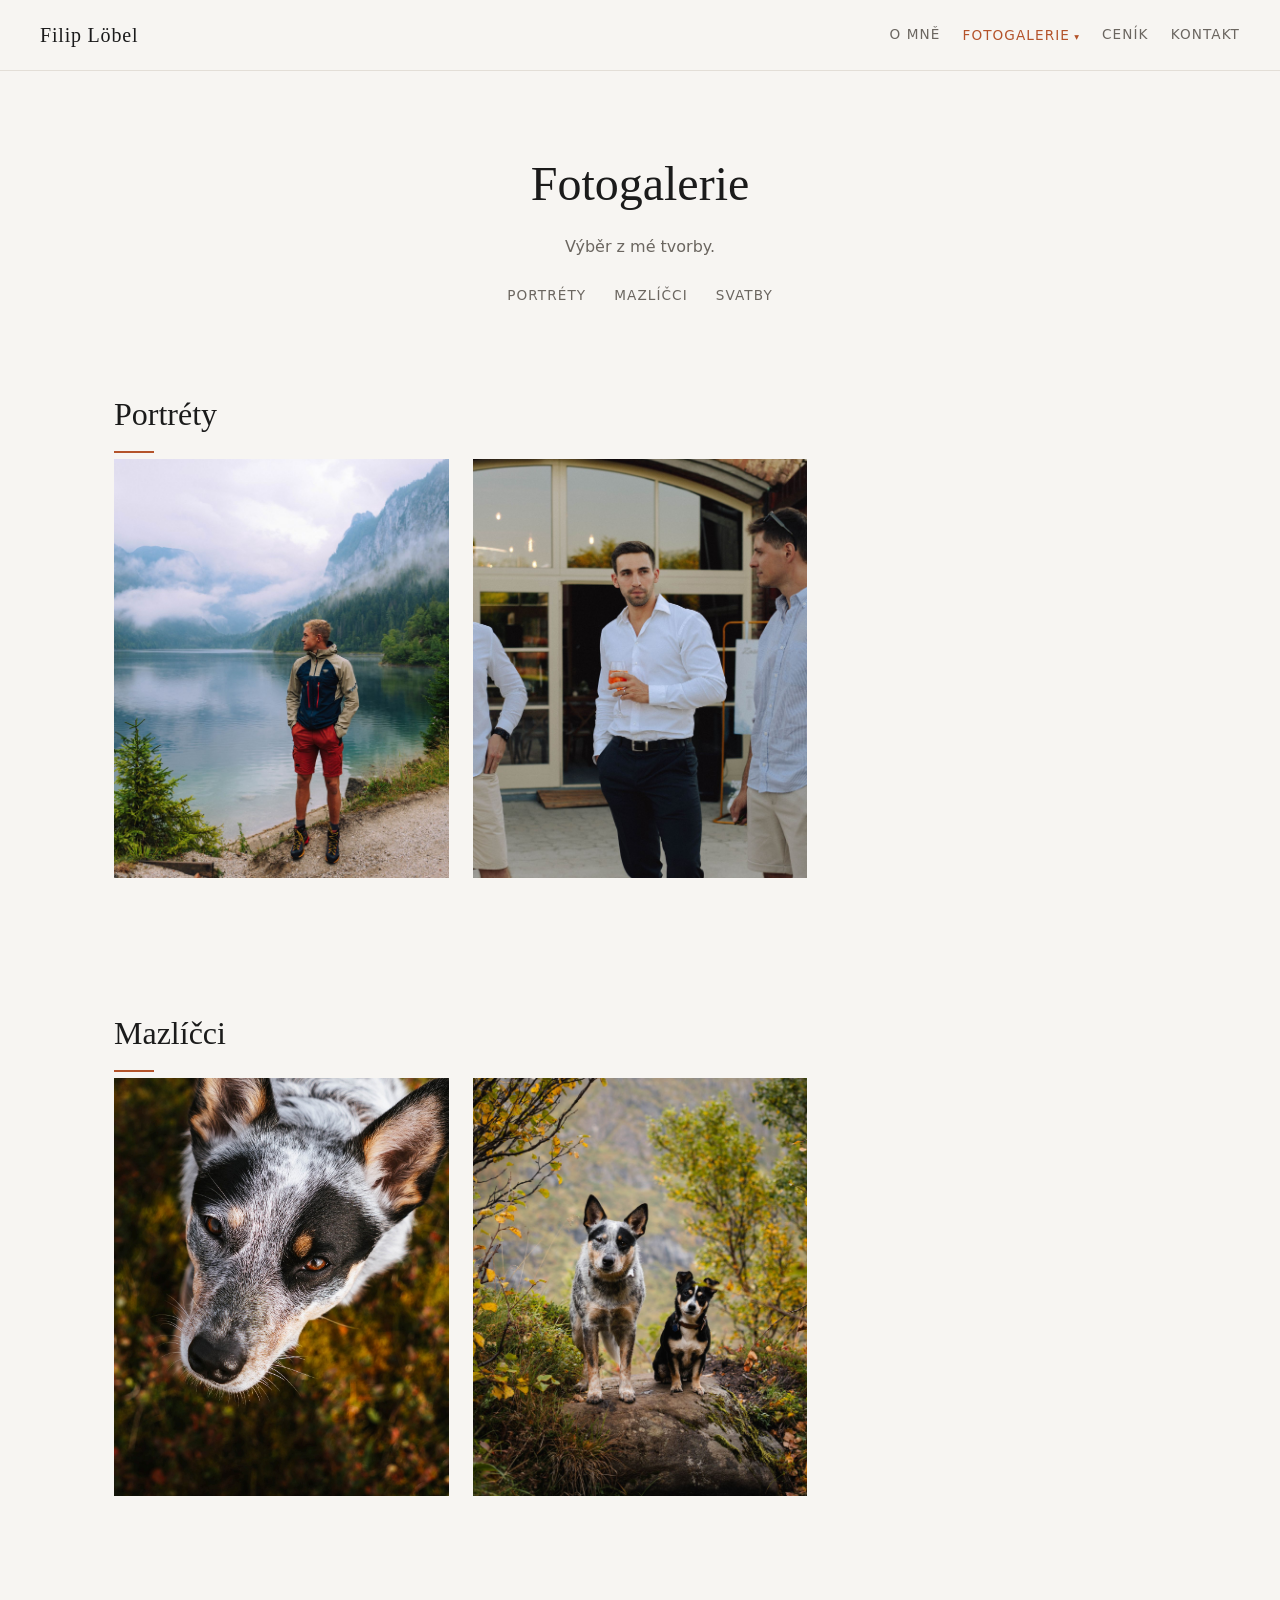
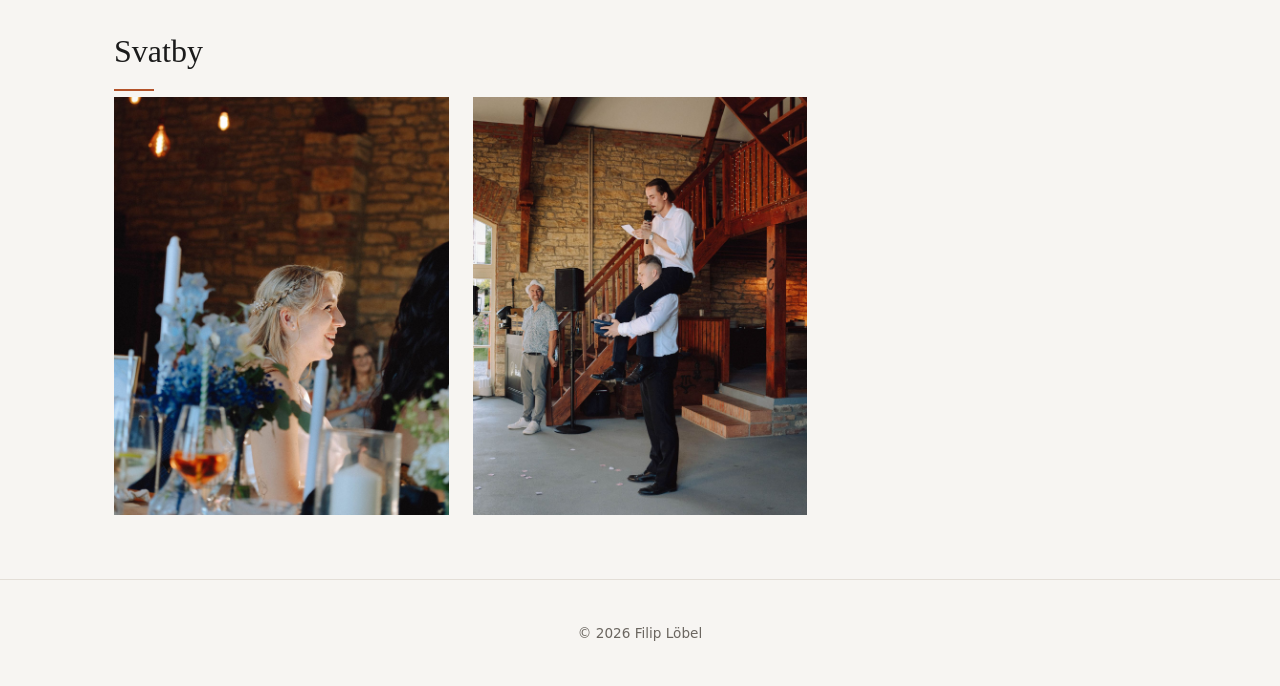
==== fotogalerie.html @ 816eb72e "Stránka fotogalerie s rozbalovacím menu" ====
<!DOCTYPE html>
<html lang="cs">
<head>
  <meta charset="UTF-8">
  <meta name="viewport" content="width=device-width, initial-scale=1">
  <title>Fotogalerie | Filip Löbel</title>
  <meta name="description" content="Fotogalerie Filipa Löbela: portréty, mazlíčci a svatby.">
  <meta name="theme-color" content="#f7f5f2">
  <link rel="stylesheet" href="style.css">
</head>
<body>

  <header class="hlavicka">
    <a class="logo" href="index.html">Filip Löbel</a>
    <nav class="menu">
      <a href="index.html#o-mne">O mně</a>
      <div class="menu-polozka">
        <a href="fotogalerie.html" class="aktivni">Fotogalerie</a>
        <div class="podmenu">
          <a href="fotogalerie.html#portrety">Portréty</a>
          <a href="fotogalerie.html#mazlicci">Mazlíčci</a>
          <a href="fotogalerie.html#svatby">Svatby</a>
        </div>
      </div>
      <a href="index.html#cenik">Ceník</a>
      <a href="kontakt.html">Kontakt</a>
    </nav>
  </header>

  <main>

    <section class="kontakt-uvod">
      <h1>Fotogalerie</h1>
      <p>Výběr z mé tvorby.</p>
      <nav class="kategorie-menu">
        <a href="#portrety">Portréty</a>
        <a href="#mazlicci">Mazlíčci</a>
        <a href="#svatby">Svatby</a>
      </nav>
    </section>

    <section class="kategorie" id="portrety">
      <h2>Portréty</h2>
      <div class="galerie galerie-3">
        <figure><img src="img/portret-1.jpg" alt="Muž stojící u mlžného horského jezera" loading="lazy"></figure>
        <figure><img src="img/portret-2.jpg" alt="Portrét" loading="lazy"></figure>
      </div>
    </section>

    <section class="kategorie" id="mazlicci">
      <h2>Mazlíčci</h2>
      <div class="galerie galerie-3">
        <figure><img src="img/mazlicek-1.jpg" alt="Pes při pohledu shora v podzimní trávě" loading="lazy"></figure>
        <figure><img src="img/mazlicek-2.jpg" alt="Fotografie mazlíčka" loading="lazy"></figure>
      </div>
    </section>

    <section class="kategorie" id="svatby">
      <h2>Svatby</h2>
      <div class="galerie galerie-3">
        <figure><img src="img/svatba-1.jpg" alt="Svatební fotografie" loading="lazy"></figure>
        <figure><img src="img/svatba-2.jpg" alt="Svatební fotografie" loading="lazy"></figure>
      </div>
    </section>

  </main>

  <footer class="paticka">
    <p>&copy; 2026 Filip Löbel</p>
  </footer>

</body>
</html>
---- style.css ----
:root {
  --bg: #f7f5f2;
  --text: #1b1b1b;
  --muted: #6b6660;
  --accent: #b4532a;
  --line: #e3ded7;
  --serif: "Iowan Old Style", "Palatino Linotype", Palatino, Georgia, serif;
}

* { box-sizing: border-box; }

html { scroll-behavior: smooth; }

body {
  margin: 0;
  background: var(--bg);
  color: var(--text);
  font-family: system-ui, -apple-system, "Segoe UI", Arial, sans-serif;
  line-height: 1.7;
}

img { display: block; max-width: 100%; }

a { color: inherit; }

/* Hlavička */
.hlavicka {
  position: sticky;
  top: 0;
  z-index: 10;
  display: flex;
  justify-content: space-between;
  align-items: center;
  flex-wrap: wrap;
  gap: 8px 24px;
  padding: 16px 24px;
  background: rgba(247, 245, 242, 0.92);
  backdrop-filter: blur(6px);
  border-bottom: 1px solid var(--line);
}

.logo {
  font-family: var(--serif);
  font-size: 1.25rem;
  letter-spacing: 0.04em;
  text-decoration: none;
}

.menu { display: flex; flex-wrap: wrap; gap: 4px 22px; }

.menu a {
  font-size: 0.85rem;
  letter-spacing: 0.08em;
  text-transform: uppercase;
  text-decoration: none;
  color: var(--muted);
  transition: color 0.2s;
}

.menu a:hover { color: var(--accent); }

/* Úvod s velkou fotkou */
.uvod { position: relative; height: 60vh; height: 60svh; min-height: 360px; max-height: 640px; }
.uvod img { width: 100%; height: 100%; object-fit: cover; }

.uvod-text {
  position: absolute;
  left: 0; right: 0; bottom: 0;
  padding: 80px 24px 40px;
  color: #fff;
  background: linear-gradient(to top, rgba(0, 0, 0, 0.55), rgba(0, 0, 0, 0));
}

.uvod h1 {
  margin: 0;
  font-family: var(--serif);
  font-weight: 400;
  font-size: clamp(2rem, 6vw, 4rem);
  line-height: 1.15;
}

.uvod p {
  margin: 8px 0 0;
  letter-spacing: 0.12em;
  text-transform: uppercase;
  font-size: 0.85rem;
}

/* Krátký úvod */
.o-mne {
  max-width: 640px;
  margin: 0 auto;
  padding: 72px 24px 8px;
  text-align: center;
  font-family: var(--serif);
  font-size: 1.25rem;
}

/* Kategorie a galerie */
.kategorie { max-width: 1100px; margin: 0 auto; padding: 64px 24px; scroll-margin-top: 60px; }

.kategorie h2, .kontakt h2 {
  margin: 0 0 6px;
  font-family: var(--serif);
  font-weight: 400;
  font-size: 2rem;
}

.kategorie h2::after {
  content: "";
  display: block;
  width: 40px;
  height: 2px;
  margin-top: 10px;
  background: var(--accent);
}

.popis { margin: 12px 0 28px; color: var(--muted); }

.galerie { display: grid; gap: 16px; }

.galerie figure { margin: 0; overflow: hidden; }

.galerie img {
  width: 100%;
  aspect-ratio: 4 / 5;
  object-fit: cover;
  object-position: center 30%;
  transition: transform 0.6s ease;
}

.galerie figure:hover img { transform: scale(1.03); }

/* Kontakt */
.kontakt {
  max-width: 640px;
  margin: 0 auto;
  padding: 80px 24px;
  text-align: center;
  scroll-margin-top: 60px;
}

.kontakt-udaje { font-family: var(--serif); font-size: 1.4rem; }

.kontakt-udaje a { text-decoration: none; }
.kontakt-udaje a:hover { color: var(--accent); }

/* Patička */
.paticka {
  padding: 28px 24px;
  border-top: 1px solid var(--line);
  text-align: center;
  color: var(--muted);
  font-size: 0.85rem;
}

@media (min-width: 700px) {
  .galerie { grid-template-columns: repeat(2, 1fr); gap: 24px; }
  .hlavicka { padding: 18px 40px; }
  .uvod-text { padding: 100px 40px 56px; }
}

/* Kontaktní stránka */
.menu a.aktivni { color: var(--accent); }

.kontakt-uvod {
  max-width: 640px;
  margin: 0 auto;
  padding: 72px 24px 16px;
  text-align: center;
}

.kontakt-uvod h1 {
  margin: 0 0 8px;
  font-family: var(--serif);
  font-weight: 400;
  font-size: clamp(2rem, 5vw, 3rem);
}

.kontakt-uvod p { margin: 0; color: var(--muted); }

.formular-obal {
  max-width: 1000px;
  margin: 0 auto;
  padding: 32px 24px 80px;
  display: grid;
  gap: 48px;
}

.pole { margin-bottom: 20px; }

.pole label {
  display: block;
  margin-bottom: 6px;
  font-size: 0.85rem;
  letter-spacing: 0.06em;
  text-transform: uppercase;
  color: var(--muted);
}

.nepovinne { text-transform: none; letter-spacing: 0; }

.pole input,
.pole select,
.pole textarea {
  width: 100%;
  padding: 12px 14px;
  font: inherit;
  color: var(--text);
  background: #fff;
  border: 1px solid var(--line);
  border-radius: 4px;
  transition: border-color 0.2s;
}

.pole input:focus,
.pole select:focus,
.pole textarea:focus {
  outline: none;
  border-color: var(--accent);
}

.souhlas {
  display: flex;
  gap: 10px;
  align-items: flex-start;
  margin-bottom: 24px;
  font-size: 0.9rem;
  color: var(--muted);
}

.souhlas input { margin-top: 5px; accent-color: var(--accent); }

.formular .tlacitko {
  border: none;
  cursor: pointer;
  font: inherit;
  font-weight: 700;
  background: var(--accent);
  color: #fff;
}

.stav { margin-top: 16px; min-height: 1.5em; }
.stav.ok { color: #2f6b3a; }

.primy-kontakt h2 {
  margin: 0 0 10px;
  font-family: var(--serif);
  font-weight: 400;
  font-size: 1.5rem;
}

.primy-kontakt a { text-decoration: none; }
.primy-kontakt a:hover { color: var(--accent); }

@media (min-width: 800px) {
  .formular-obal { grid-template-columns: 2fr 1fr; gap: 64px; }
}

.pole input,
.pole select,
.pole textarea {
  cursor: text;
  caret-color: var(--accent);
}

.pole select { cursor: pointer; }

/* Obecné tlačítko */
.tlacitko {
  display: inline-block;
  padding: 13px 26px;
  background: var(--accent);
  color: #fff;
  text-decoration: none;
  font-weight: 600;
  letter-spacing: 0.04em;
  border-radius: 4px;
  transition: opacity 0.2s;
}

.tlacitko:hover { opacity: 0.88; }

/* O mně */
.profil {
  max-width: 1000px;
  margin: 0 auto;
  padding: 80px 24px 24px;
  display: grid;
  gap: 32px;
  scroll-margin-top: 60px;
}

.profil-foto img {
  width: 100%;
  aspect-ratio: 4 / 5;
  object-fit: cover;
  object-position: center 30%;
}

.profil-text h2 {
  margin: 0 0 16px;
  font-family: var(--serif);
  font-weight: 400;
  font-size: 2rem;
}

.profil-text h2::after {
  content: "";
  display: block;
  width: 40px;
  height: 2px;
  margin-top: 10px;
  background: var(--accent);
}

.profil-text p {
  margin: 0 0 16px;
  font-family: var(--serif);
  font-size: 1.15rem;
}

.profil-text .tlacitko { margin-top: 8px; }

/* Ceník */
.ceny { display: grid; gap: 16px; }

.cena {
  padding: 28px 24px;
  background: #fff;
  border: 1px solid var(--line);
  border-radius: 4px;
}

.cena h3 {
  margin: 0 0 4px;
  font-family: var(--serif);
  font-weight: 400;
  font-size: 1.4rem;
}

.cena .od {
  margin: 0 0 16px;
  color: var(--accent);
  font-size: 1.1rem;
  font-weight: 600;
}

.cena ul {
  margin: 0;
  padding-left: 18px;
  color: var(--muted);
}

.cena li { margin-bottom: 6px; }

.cena-pozn { margin: 32px 0 0; text-align: center; }

@media (min-width: 700px) {
  .ceny { grid-template-columns: repeat(2, 1fr); }
}

@media (min-width: 800px) {
  .profil { grid-template-columns: 1fr 1.2fr; gap: 64px; align-items: center; }
}

@media (min-width: 1000px) {
  .ceny { grid-template-columns: repeat(4, 1fr); }
}
/* Rozbalovací menu */
.menu { align-items: center; }

.menu-polozka { position: relative; }

.podmenu { display: none; }

/* Fotogalerie */
.kategorie-menu {
  display: flex;
  justify-content: center;
  flex-wrap: wrap;
  gap: 8px 28px;
  margin-top: 24px;
}

.kategorie-menu a {
  font-size: 0.85rem;
  letter-spacing: 0.08em;
  text-transform: uppercase;
  text-decoration: none;
  color: var(--muted);
  transition: color 0.2s;
}

.kategorie-menu a:hover { color: var(--accent); }

.vice { margin: 24px 0 0; }

.vice a {
  font-size: 0.9rem;
  letter-spacing: 0.04em;
  color: var(--accent);
  text-decoration: none;
}

.vice a:hover { text-decoration: underline; }

@media (min-width: 600px) {
  .galerie.galerie-3 { grid-template-columns: repeat(2, 1fr); }
}

@media (min-width: 1000px) {
  .galerie.galerie-3 { grid-template-columns: repeat(3, 1fr); }
}

/* Rozjížděcí podmenu jen na počítači */
@media (min-width: 800px) {
  .menu-polozka > a::after {
    content: " ▾";
    font-size: 0.7em;
  }

  .podmenu {
    display: block;
    position: absolute;
    top: 100%;
    left: 50%;
    min-width: 160px;
    padding: 10px 0;
    background: var(--bg);
    border: 1px solid var(--line);
    box-shadow: 0 8px 24px rgba(0, 0, 0, 0.08);
    opacity: 0;
    visibility: hidden;
    transform: translate(-50%, 6px);
    transition: opacity 0.2s, transform 0.2s, visibility 0.2s;
  }

  .menu-polozka:hover .podmenu,
  .menu-polozka:focus-within .podmenu {
    opacity: 1;
    visibility: visible;
    transform: translate(-50%, 0);
  }

  .podmenu a {
    display: block;
    padding: 8px 22px;
    white-space: nowrap;
  }
}
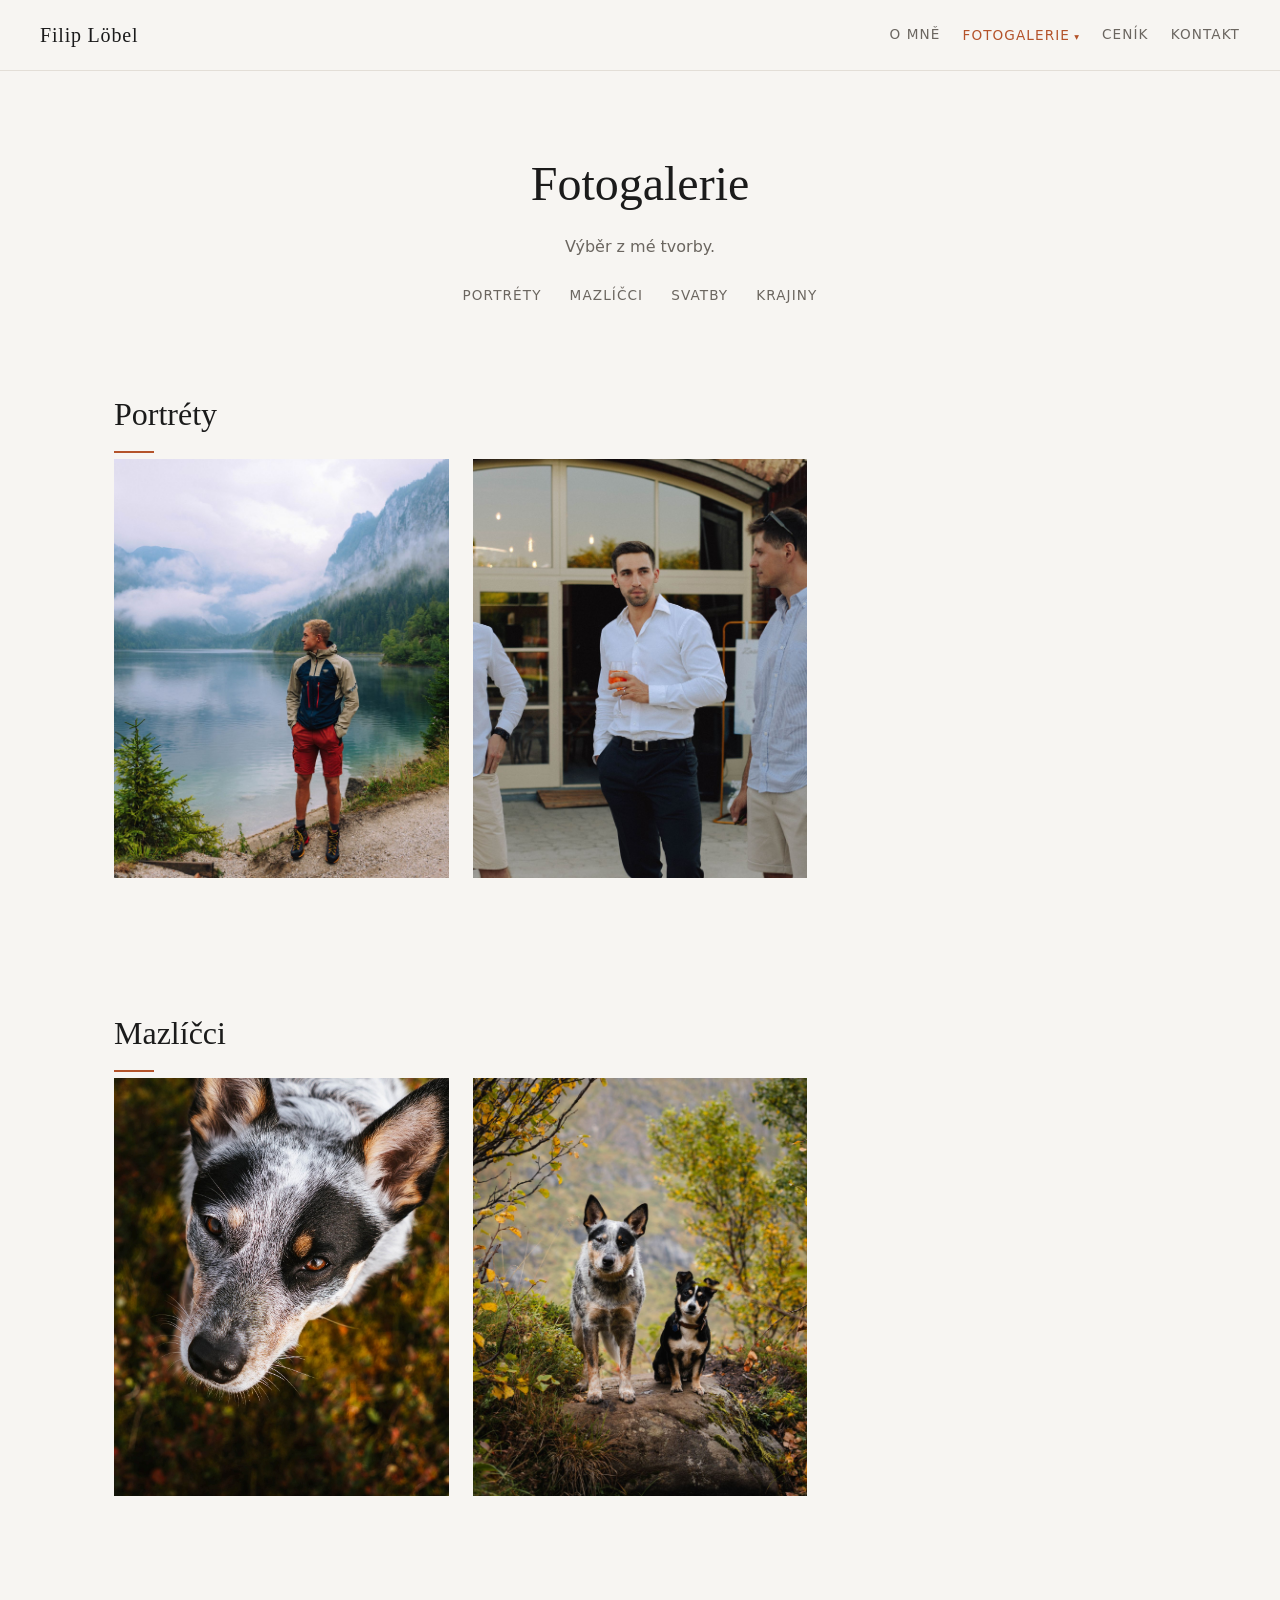
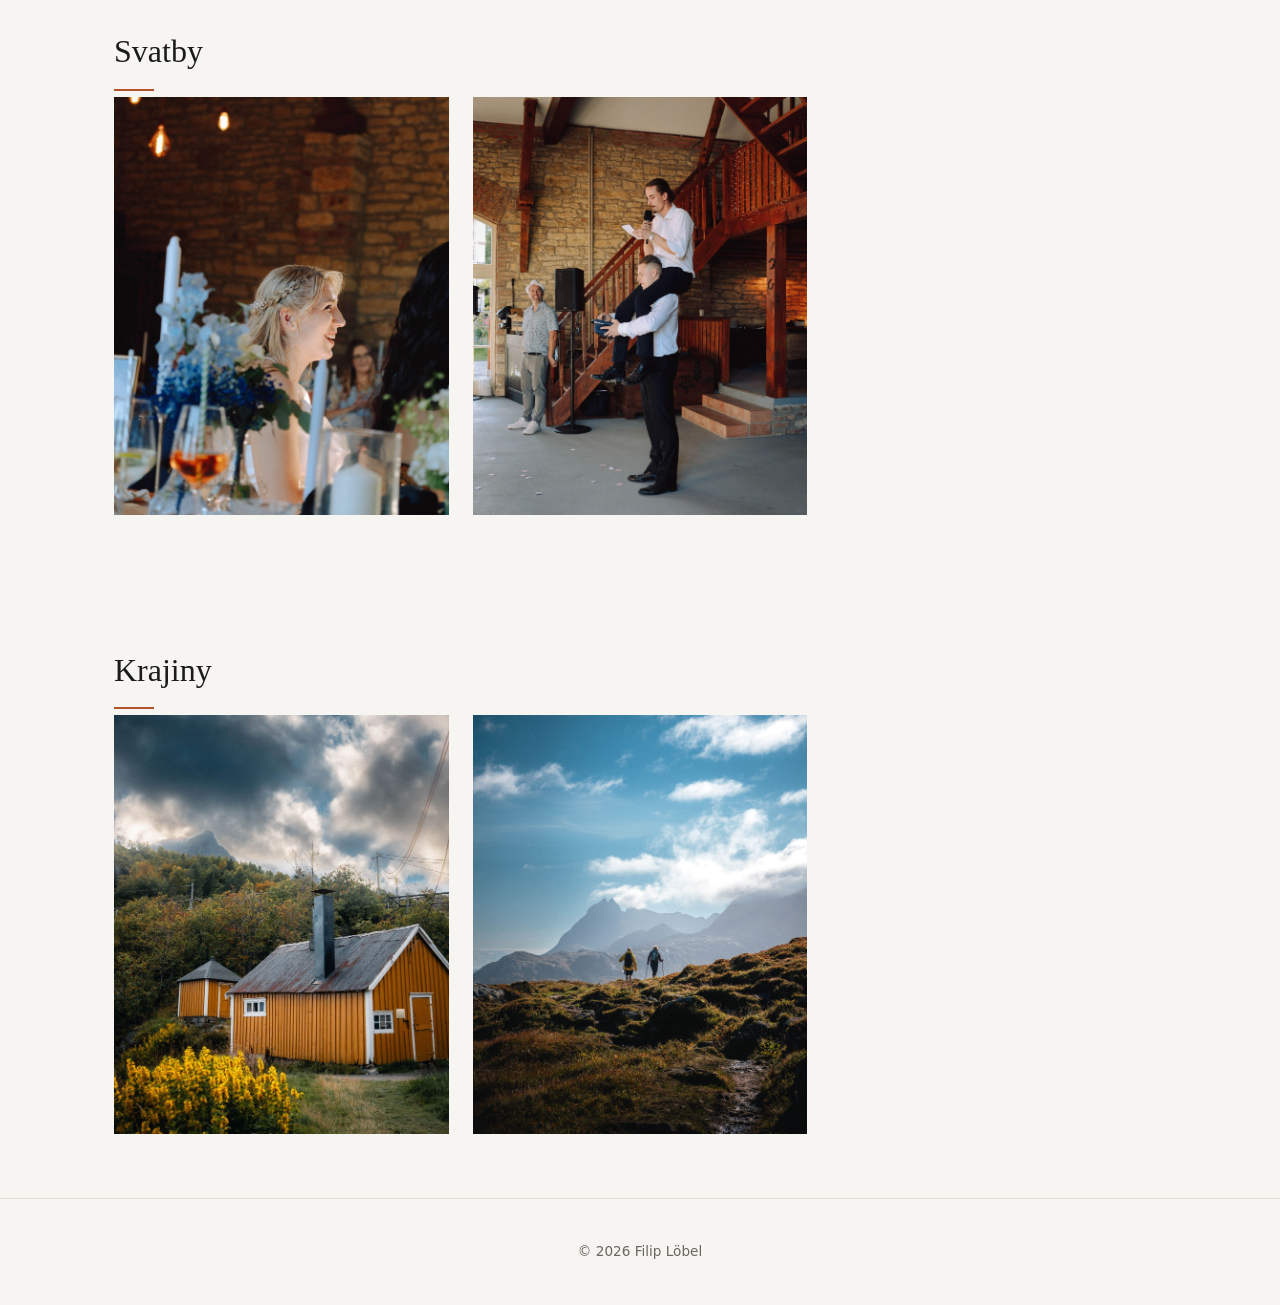
==== commit 538b84e2: "Kategorie ve dvojicích, nová sekce Krajiny" ====
--- a/fotogalerie.html
+++ b/fotogalerie.html
@@ -20,6 +20,7 @@
           <a href="fotogalerie.html#portrety">Portréty</a>
           <a href="fotogalerie.html#mazlicci">Mazlíčci</a>
           <a href="fotogalerie.html#svatby">Svatby</a>
+          <a href="fotogalerie.html#krajiny">Krajiny</a>
         </div>
       </div>
       <a href="index.html#cenik">Ceník</a>
@@ -36,6 +37,7 @@
         <a href="#portrety">Portréty</a>
         <a href="#mazlicci">Mazlíčci</a>
         <a href="#svatby">Svatby</a>
+        <a href="#krajiny">Krajiny</a>
       </nav>
     </section>
 
@@ -63,6 +65,14 @@
       </div>
     </section>
 
+    <section class="kategorie" id="krajiny">
+      <h2>Krajiny</h2>
+      <div class="galerie galerie-3">
+        <figure><img src="img/krajina-1.jpg" alt="Krajina" loading="lazy"></figure>
+        <figure><img src="img/krajina-2.jpg" alt="Krajina" loading="lazy"></figure>
+      </div>
+    </section>
+
   </main>
 
   <footer class="paticka">
--- a/style.css
+++ b/style.css
@@ -60,7 +60,7 @@
 .menu a:hover { color: var(--accent); }
 
 /* Úvod s velkou fotkou */
-.uvod { position: relative; height: 60vh; height: 60svh; min-height: 360px; max-height: 640px; }
+.uvod { position: relative; height: 75vh; height: 75svh; min-height: 420px; max-height: 640px; }
 .uvod img { width: 100%; height: 100%; object-fit: cover; }
 
 .uvod-text {
@@ -448,4 +448,108 @@
     padding: 8px 22px;
     white-space: nowrap;
   }
+}
+
+/* Slider v úvodu */
+.uvod { overflow: hidden; }
+
+.slider-track { display: flex; height: 100%; }
+
+.slide { flex: 0 0 100%; height: 100%; }
+
+.uvod-text { padding-bottom: 76px; pointer-events: none; }
+
+.sipka {
+  position: absolute;
+  top: 50%;
+  transform: translateY(-50%);
+  z-index: 3;
+  display: flex;
+  align-items: center;
+  justify-content: center;
+  width: 46px;
+  height: 46px;
+  padding: 0;
+  border: 1px solid rgba(255, 255, 255, 0.55);
+  border-radius: 50%;
+  background: rgba(0, 0, 0, 0.28);
+  color: #fff;
+  cursor: pointer;
+  backdrop-filter: blur(4px);
+  transition: background 0.2s, border-color 0.2s;
+}
+
+.sipka:hover,
+.sipka:focus-visible {
+  background: rgba(0, 0, 0, 0.5);
+  border-color: #fff;
+}
+
+.sipka svg { width: 20px; height: 20px; }
+
+.sipka-vlevo { left: 16px; }
+.sipka-vpravo { right: 16px; }
+
+.tecky {
+  position: absolute;
+  left: 0;
+  right: 0;
+  bottom: 24px;
+  z-index: 3;
+  display: flex;
+  justify-content: center;
+  gap: 14px;
+}
+
+.tecka {
+  position: relative;
+  width: 12px;
+  height: 12px;
+  padding: 0;
+  border: 2px solid #fff;
+  border-radius: 50%;
+  background: transparent;
+  cursor: pointer;
+  transition: background 0.3s;
+}
+
+.tecka::after {
+  content: "";
+  position: absolute;
+  inset: -8px;
+}
+
+.tecka.aktivni { background: #fff; }
+
+@media (max-width: 600px) {
+  .sipka { width: 38px; height: 38px; }
+  .sipka-vlevo { left: 10px; }
+  .sipka-vpravo { right: 10px; }
+}
+
+/* Kategorie ve dvojicích na úvodní stránce */
+.kategorie-rada {
+  max-width: 1100px;
+  margin: 0 auto;
+  padding: 40px 24px;
+  display: grid;
+  gap: 56px;
+}
+
+.kategorie-rada .kategorie {
+  max-width: none;
+  margin: 0;
+  padding: 0;
+}
+
+.kategorie-rada .galerie {
+  grid-template-columns: repeat(2, 1fr);
+  gap: 12px;
+}
+
+@media (min-width: 900px) {
+  .kategorie-rada {
+    grid-template-columns: repeat(2, 1fr);
+    gap: 48px;
+  }
 }
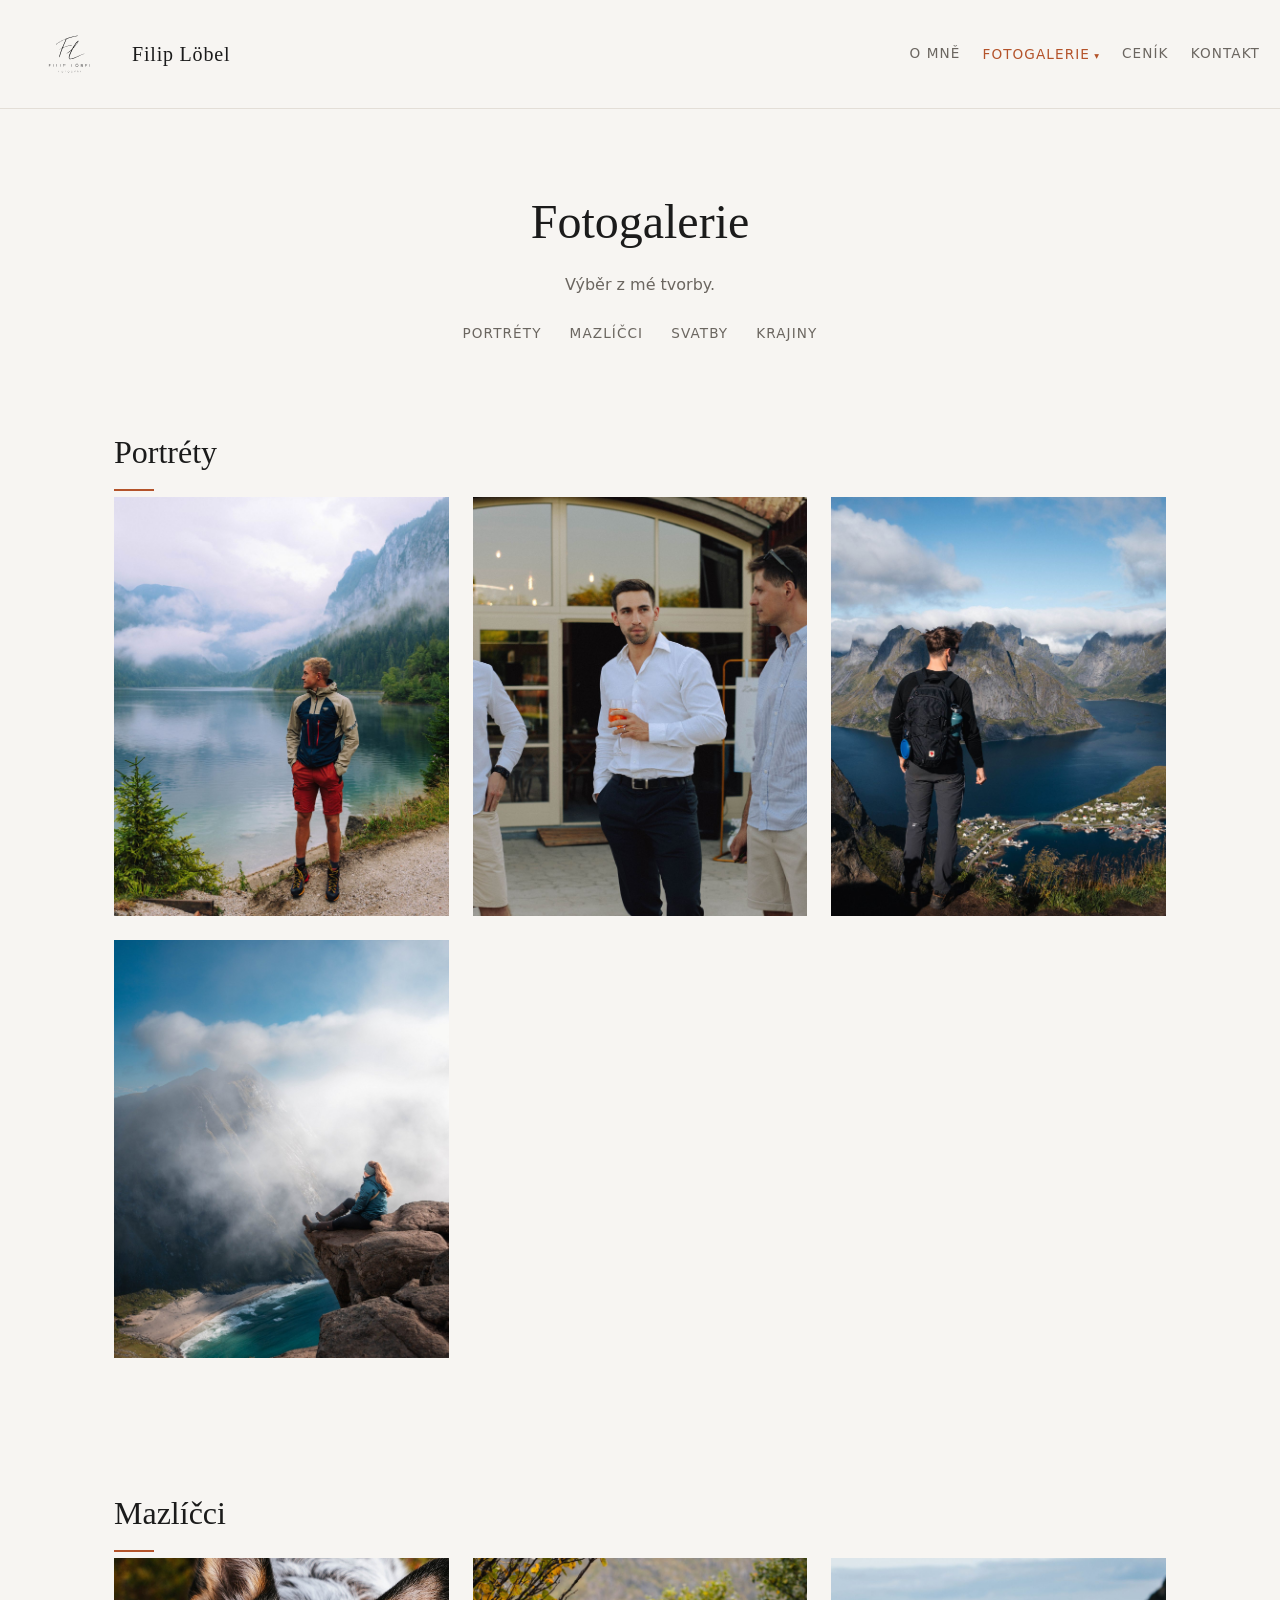
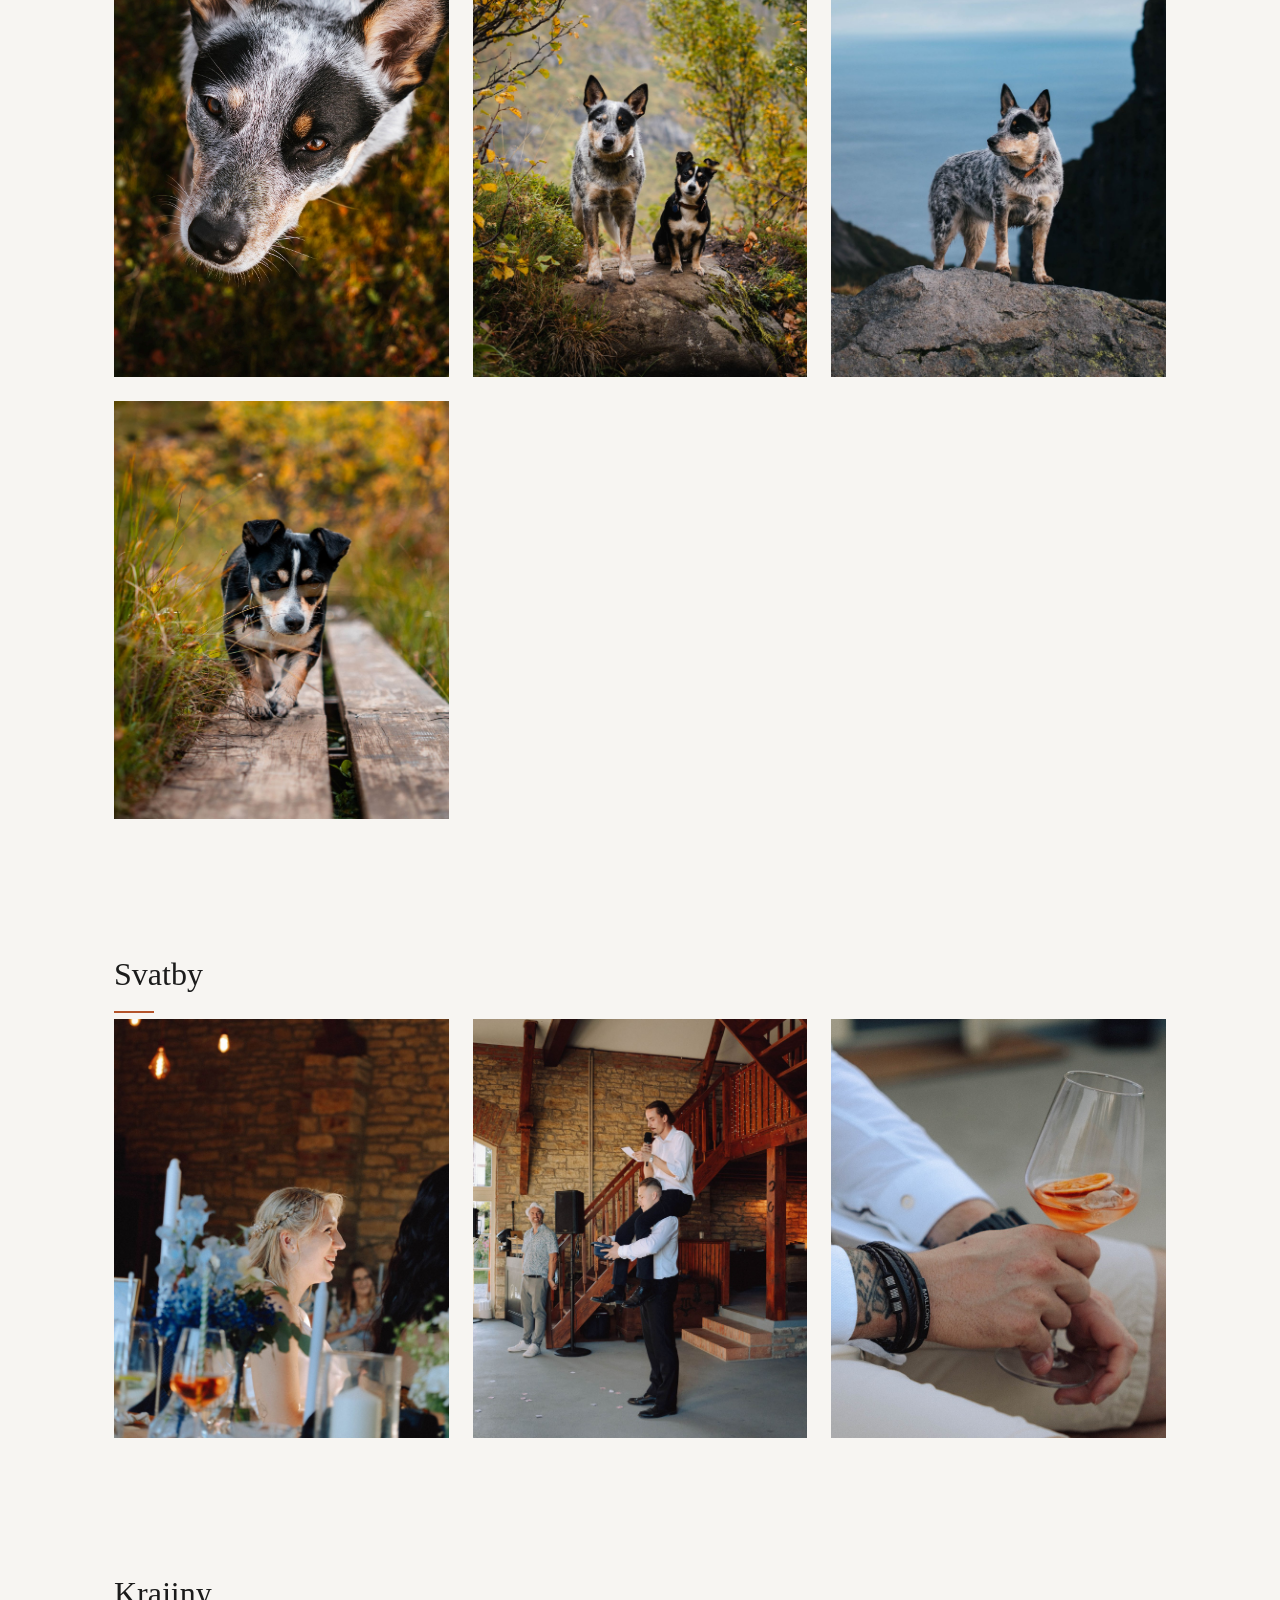
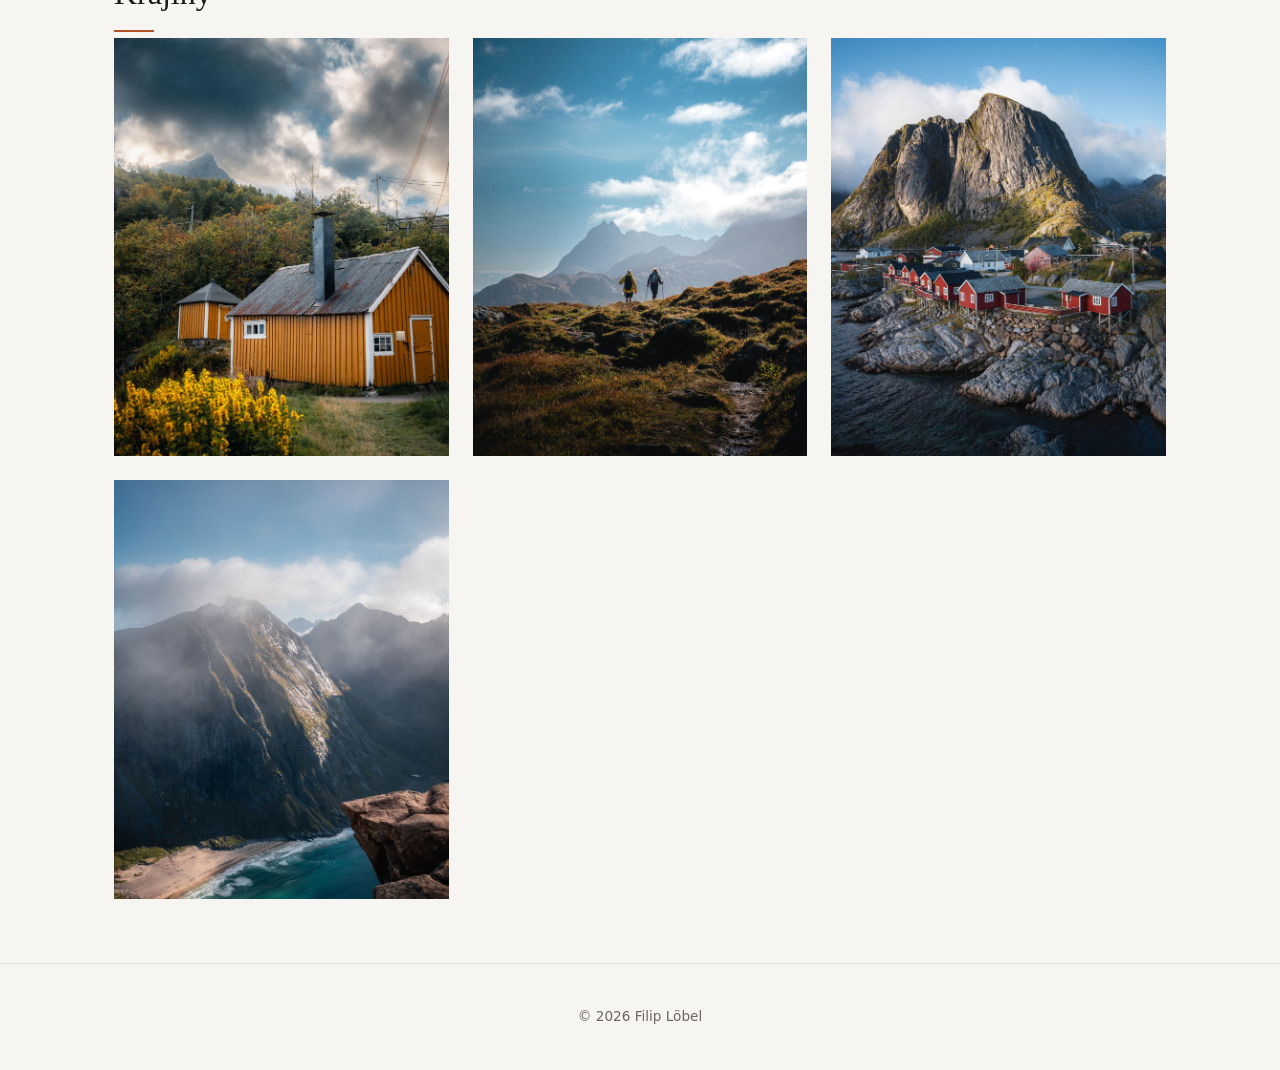
==== commit 855c4340: "Větší logo" ====
--- a/fotogalerie.html
+++ b/fotogalerie.html
@@ -11,7 +11,10 @@
 <body>
 
   <header class="hlavicka">
-    <a class="logo" href="index.html">Filip Löbel</a>
+    <a class="logo" href="index.html">
+  <img class="logo-ikona" src="img/logo.svg" alt="" width="28" height="28">
+  <span>Filip Löbel</span>
+</a>
     <nav class="menu">
       <a href="index.html#o-mne">O mně</a>
       <div class="menu-polozka">
@@ -46,6 +49,8 @@
       <div class="galerie galerie-3">
         <figure><img src="img/portret-1.jpg" alt="Muž stojící u mlžného horského jezera" loading="lazy"></figure>
         <figure><img src="img/portret-2.jpg" alt="Portrét" loading="lazy"></figure>
+        <figure><img src="img/portret-3.jpg" alt="Popis fotky" loading="lazy"></figure>
+        <figure><img src="img/portret-4.jpg" alt="Popis fotky" loading="lazy"></figure>
       </div>
     </section>
 
@@ -54,6 +59,8 @@
       <div class="galerie galerie-3">
         <figure><img src="img/mazlicek-1.jpg" alt="Pes při pohledu shora v podzimní trávě" loading="lazy"></figure>
         <figure><img src="img/mazlicek-2.jpg" alt="Fotografie mazlíčka" loading="lazy"></figure>
+        <figure><img src="img/mazlicek-3.jpg" alt="Popis fotky" loading="lazy"></figure>
+        <figure><img src="img/mazlicek-4.jpg" alt="Popis fotky" loading="lazy"></figure>
       </div>
     </section>
 
@@ -62,6 +69,8 @@
       <div class="galerie galerie-3">
         <figure><img src="img/svatba-1.jpg" alt="Svatební fotografie" loading="lazy"></figure>
         <figure><img src="img/svatba-2.jpg" alt="Svatební fotografie" loading="lazy"></figure>
+        <figure><img src="img/svatba-3.jpg" alt="Popis fotky" loading="lazy"></figure>
+    
       </div>
     </section>
 
@@ -70,6 +79,8 @@
       <div class="galerie galerie-3">
         <figure><img src="img/krajina-1.jpg" alt="Krajina" loading="lazy"></figure>
         <figure><img src="img/krajina-2.jpg" alt="Krajina" loading="lazy"></figure>
+        <figure><img src="img/krajina-3.jpg" alt="Popis fotky" loading="lazy"></figure>
+        <figure><img src="img/krajina-4.jpg" alt="Popis fotky" loading="lazy"></figure>
       </div>
     </section>
 
--- a/style.css
+++ b/style.css
@@ -33,17 +33,11 @@
   align-items: center;
   flex-wrap: wrap;
   gap: 8px 24px;
-  padding: 16px 24px;
+  padding: 2px 3px;
   background: rgba(247, 245, 242, 0.92);
   backdrop-filter: blur(6px);
   border-bottom: 1px solid var(--line);
-}
-
-.logo {
-  font-family: var(--serif);
-  font-size: 1.25rem;
-  letter-spacing: 0.04em;
-  text-decoration: none;
+
 }
 
 .menu { display: flex; flex-wrap: wrap; gap: 4px 22px; }
@@ -552,4 +546,51 @@
     grid-template-columns: repeat(2, 1fr);
     gap: 48px;
   }
-}+}
+/* Ceník: nadpis na střed a menší mezera */
+#cenik h2 { text-align: center; }
+
+#cenik h2::after {
+  margin-left: auto;
+  margin-right: auto;
+}
+
+#cenik .popis {
+  text-align: center;
+  margin: 8px 0 20px;
+}
+
+/* Logo v hlavičce */
+.logo {
+  position: static;
+  display: inline-flex;
+  flex-direction: row;
+  align-items: center;
+  gap: 12px;
+  padding-left: 0;
+  font-family: var(--serif);
+  font-size: 1.25rem;
+  letter-spacing: 0.04em;
+  text-decoration: none;
+}
+
+.logo img {
+  position: static;
+  transform: none;
+  display: block;
+  flex: 0 0 auto;
+  height: 100px;
+  width: auto;
+  max-height: 100px;
+  padding: 0;
+  background: none;
+  border: 0;
+  border-radius: 0;
+  box-shadow: none;
+}
+/* Výška hlavičky (musí být úplně na konci souboru) */
+.hlavicka { padding: 3px 12px; }
+
+@media (min-width: 700px) {
+  .hlavicka { padding: 4px 20px; }
+}
